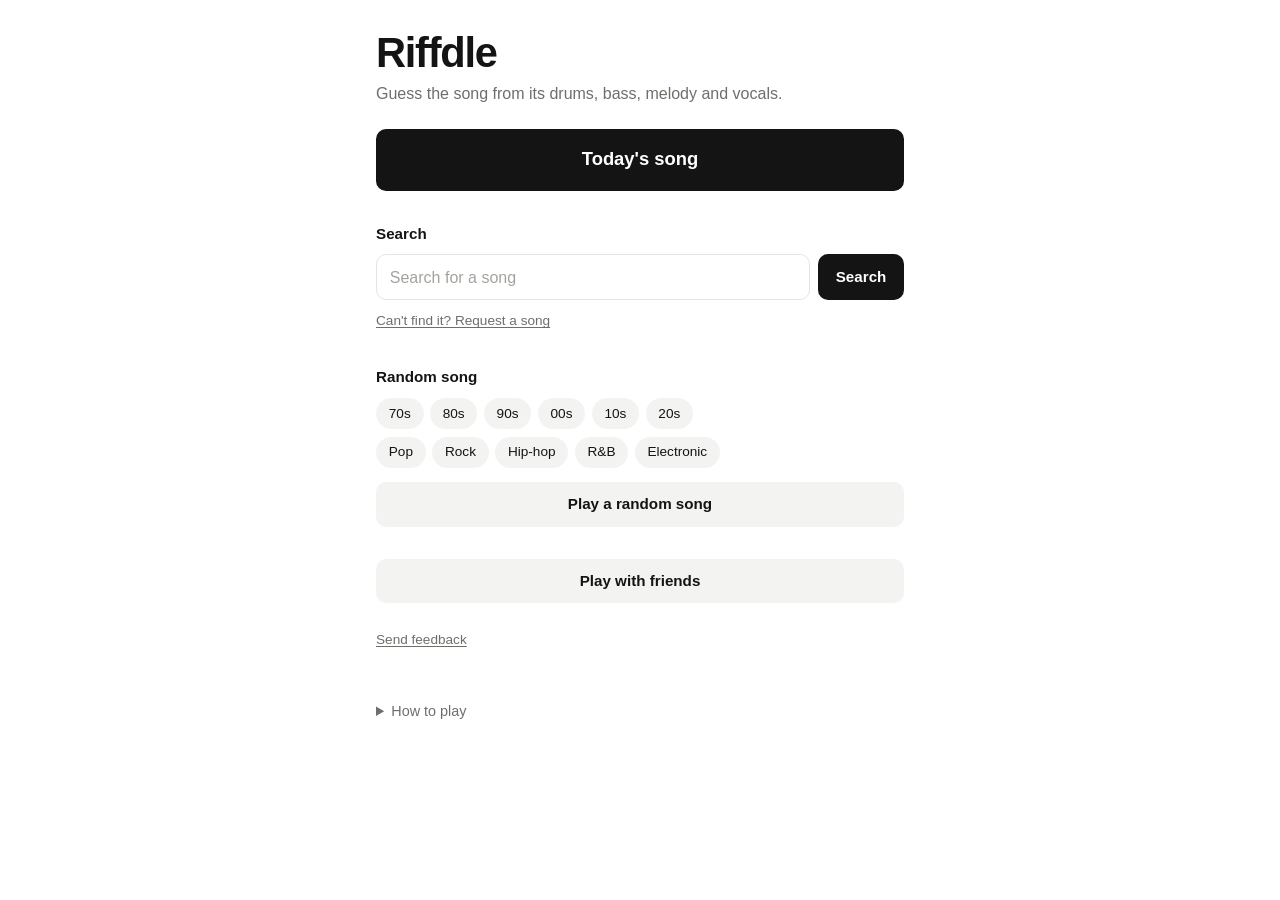
==== frontend/index.html @ f19b6686 "Add a feedback box on the home page Messages are saved to feedback.json in R2 (capped at 500, 1000 c" ====
<!DOCTYPE html>
<html lang="en">
<head>
  <meta charset="UTF-8" />
  <meta name="viewport" content="width=device-width, initial-scale=1.0" />
  <title>Riffdle — Guess the Song from Its Stems</title>
  <meta name="description" content="Riffdle is a daily-style music guessing game: a song is split into drums, bass, melody, and vocals, and you guess it as the stems reveal one at a time. Play solo or in real-time multiplayer with friends." />
  <link rel="canonical" href="https://riffdle.onrender.com/" />
  <meta name="theme-color" content="#ffffff" />

  <!-- Open Graph (link previews on iMessage, Discord, Facebook, etc.) -->
  <meta property="og:type" content="website" />
  <meta property="og:site_name" content="Riffdle" />
  <meta property="og:title" content="Riffdle — Guess the Song from Its Stems" />
  <meta property="og:description" content="A song split into drums, bass, melody, and vocals — guess it as the stems reveal one at a time. Play solo or with friends." />
  <meta property="og:url" content="https://riffdle.onrender.com/" />
  <meta property="og:image" content="https://riffdle.onrender.com/og-image.png?v=2" />
  <meta property="og:image:width" content="1200" />
  <meta property="og:image:height" content="630" />

  <!-- Twitter / X card -->
  <meta name="twitter:card" content="summary_large_image" />
  <meta name="twitter:title" content="Riffdle — Guess the Song from Its Stems" />
  <meta name="twitter:description" content="A song split into drums, bass, melody, and vocals — guess it as the stems reveal one at a time. Play solo or with friends." />
  <meta name="twitter:image" content="https://riffdle.onrender.com/og-image.png?v=2" />

  <link rel="icon" href="/favicon.ico?v=2" sizes="32x32" />
  <link rel="icon" href="/favicon.svg?v=2" type="image/svg+xml" />
  <link rel="icon" type="image/png" sizes="96x96" href="/favicon-96.png?v=2" />
  <link rel="apple-touch-icon" href="/apple-touch-icon.png?v=2" />
    <link rel="stylesheet" href="style.css" />

  <!-- Structured data: helps Google/AI understand the page -->
  <script type="application/ld+json">
  {
    "@context": "https://schema.org",
    "@type": "WebApplication",
    "name": "Riffdle",
    "url": "https://riffdle.onrender.com/",
    "description": "A music guessing game where a song is split into drums, bass, melody, and vocals, revealed one stem at a time. Single-player and real-time multiplayer.",
    "applicationCategory": "GameApplication",
    "operatingSystem": "Any (web browser)",
    "offers": { "@type": "Offer", "price": "0", "priceCurrency": "USD" }
  }
  </script>
</head>
<body>
  <!-- ── Landing ───────────────────────────────────────────────── -->
  <div id="screen-landing" class="screen active">
    <div class="page">
      <header class="masthead">
        <h1 class="logo">Riffdle</h1>
        <p class="intro">Guess the song from its drums, bass, melody and vocals.</p>
      </header>

      <main class="home">
        <section class="daily-wrap">
          <button id="btn-daily" class="btn-daily">
            <span class="btn-daily-title">Today's song</span>
            <span class="btn-daily-sub"></span>
          </button>
          <p id="streak-badge" class="streak hidden"><span id="streak-count">0</span>-day streak</p>
        </section>

        <section class="block">
          <h2>Search</h2>
          <div class="url-form">
            <input id="yt-url" type="text" placeholder="Search for a song" autocomplete="off" />
            <button id="btn-start">Search</button>
          </div>
          <p id="landing-error" class="error-msg hidden"></p>
          <div id="search-results" class="search-results hidden"></div>
          <div class="request-section">
            <button id="btn-request-toggle" class="request-toggle">Can't find it? Request a song</button>
            <div id="request-form" class="request-form hidden">
              <input id="request-input" type="text" placeholder="Song and artist" autocomplete="off" maxlength="120" />
              <button id="btn-request-submit">Request</button>
            </div>
            <p id="request-msg" class="request-msg hidden"></p>
          </div>
        </section>

        <section class="block">
          <h2>Random song</h2>
          <div class="chips" id="chips-decade">
            <button class="chip" data-value="70s">70s</button>
            <button class="chip" data-value="80s">80s</button>
            <button class="chip" data-value="90s">90s</button>
            <button class="chip" data-value="00s">00s</button>
            <button class="chip" data-value="10s">10s</button>
            <button class="chip" data-value="20s">20s</button>
          </div>
          <div class="chips" id="chips-genre">
            <button class="chip" data-value="pop">Pop</button>
            <button class="chip" data-value="rock">Rock</button>
            <button class="chip" data-value="hiphop">Hip-hop</button>
            <button class="chip" data-value="randb">R&amp;B</button>
            <button class="chip" data-value="electronic">Electronic</button>
          </div>
          <button id="btn-random" class="btn-secondary btn-wide">Play a random song</button>
        </section>

        <section class="block">
          <button id="btn-mp" class="btn-secondary btn-wide">Play with friends</button>
        </section>

        <section class="feedback-section">
          <button id="btn-feedback-toggle" class="request-toggle">Send feedback</button>
          <div id="feedback-form" class="feedback-form hidden">
            <textarea id="feedback-input" rows="4" maxlength="1000" placeholder="Ideas, bugs, songs you love — anything"></textarea>
            <button id="btn-feedback-submit">Send</button>
          </div>
          <p id="feedback-msg" class="request-msg hidden"></p>
        </section>
      </main>

      <details class="site-about">
        <summary>How to play</summary>
        <div class="site-about-body">
          <p>Riffdle is a free music guessing game. Each round, a song is split into four
          stems (drums, bass, melody and vocals) and you guess the track as the stems
          come in one at a time. Play solo or start a live game with friends.</p>
          <h3>How do you play Riffdle?</h3>
          <p>Listen to the first stem and type your guess. Each wrong guess or skip adds
          another stem, so the song gets easier to recognize. Name the title, and the
          artist for bonus points.</p>
          <h3>Is Riffdle free?</h3>
          <p>Yes. It runs in your browser with no sign-up.</p>
        </div>
      </details>
    </div>
  </div>

  <!-- ── Multiplayer setup ─────────────────────────────────────── -->
  <div id="screen-mp-setup" class="screen">
    <div class="page">
      <button id="btn-mp-back" class="btn-text">← Back</button>
      <h1 class="page-title">Play with friends</h1>

      <div class="field">
        <label for="mp-name">Your name</label>
        <input id="mp-name" type="text" maxlength="20" autocomplete="off" />
      </div>

      <section class="block">
        <h2>Join a room</h2>
        <div class="url-form">
          <input id="mp-code" type="text" maxlength="4" placeholder="Room code" class="mp-code-input" autocomplete="off" />
          <button id="btn-join-room">Join</button>
        </div>
      </section>

      <section class="block">
        <h2>Create a room</h2>
        <div class="field-row">
          <div class="field">
            <label for="mp-timer-input">Seconds per stem</label>
            <input id="mp-timer-input" type="number" min="3" max="90" value="15" class="mp-len-input" />
          </div>
          <div class="field">
            <label for="mp-rounds-input">Rounds</label>
            <input id="mp-rounds-input" type="number" min="1" max="20" value="3" class="mp-len-input" />
          </div>
        </div>
          <div class="chips" id="mp-chips-decade">
            <button class="chip" data-value="70s">70s</button>
            <button class="chip" data-value="80s">80s</button>
            <button class="chip" data-value="90s">90s</button>
            <button class="chip" data-value="00s">00s</button>
            <button class="chip" data-value="10s">10s</button>
            <button class="chip" data-value="20s">20s</button>
          </div>
          <div class="chips" id="mp-chips-genre">
            <button class="chip" data-value="pop">Pop</button>
            <button class="chip" data-value="rock">Rock</button>
            <button class="chip" data-value="hiphop">Hip-hop</button>
            <button class="chip" data-value="randb">R&amp;B</button>
            <button class="chip" data-value="electronic">Electronic</button>
          </div>
        <button id="btn-create-room" class="btn-wide">Create room</button>
      </section>

      <p id="mp-setup-error" class="error-msg hidden"></p>
    </div>
  </div>

  <!-- ── Multiplayer lobby ─────────────────────────────────────── -->
  <div id="screen-mp-lobby" class="screen">
    <div class="page">
      <button id="btn-leave-lobby" class="btn-text">← Leave room</button>
      <div class="lobby-code-row">
        <div class="lobby-code">
          <span class="lobby-code-label">Room code</span>
          <span id="lobby-code" class="lobby-code-value">····</span>
        </div>
        <button id="btn-copy-link" class="btn-secondary">Copy invite link</button>
      </div>

      <section class="block">
        <h2>Players</h2>
        <ul id="lobby-player-list" class="lobby-players"></ul>
      </section>

      <section class="block lobby-settings" id="lobby-settings">
        <h2>Settings</h2>
        <div class="field-row">
          <div class="field">
            <label for="lobby-timer-input">Seconds per stem</label>
            <input id="lobby-timer-input" type="number" min="3" max="90" value="15" class="mp-len-input" />
          </div>
          <div class="field">
            <label for="lobby-rounds-input">Rounds</label>
            <input id="lobby-rounds-input" type="number" min="1" max="20" value="3" class="mp-len-input" />
          </div>
        </div>
          <div class="chips" id="lobby-chips-decade">
            <button class="chip" data-value="70s">70s</button>
            <button class="chip" data-value="80s">80s</button>
            <button class="chip" data-value="90s">90s</button>
            <button class="chip" data-value="00s">00s</button>
            <button class="chip" data-value="10s">10s</button>
            <button class="chip" data-value="20s">20s</button>
          </div>
          <div class="chips" id="lobby-chips-genre">
            <button class="chip" data-value="pop">Pop</button>
            <button class="chip" data-value="rock">Rock</button>
            <button class="chip" data-value="hiphop">Hip-hop</button>
            <button class="chip" data-value="randb">R&amp;B</button>
            <button class="chip" data-value="electronic">Electronic</button>
          </div>
      </section>

      <section class="block lobby-settings-readonly hidden" id="lobby-settings-readonly">
        <h2>Settings</h2>
        <ul class="lobby-summary">
          <li>Seconds per stem <strong id="ro-timer">–</strong></li>
          <li>Rounds <strong id="ro-rounds">–</strong></li>
          <li>Decades <strong id="ro-decades">–</strong></li>
          <li>Genres <strong id="ro-genres">–</strong></li>
        </ul>
      </section>

      <p id="lobby-error" class="error-msg hidden"></p>
      <button id="btn-start-game" class="btn-wide hidden">Start game</button>
      <p id="lobby-wait-msg" class="lobby-wait hidden">Waiting for the host to start…</p>
    </div>
  </div>

  <!-- ── Multiplayer result ────────────────────────────────────── -->
  <div id="screen-mp-result" class="screen">
    <div class="page">
      <h2 id="mp-result-heading" class="result-label">Round over</h2>
      <p id="mp-result-round" class="mp-result-round"></p>
      <p class="answer-title" id="mp-result-title"></p>
      <p class="answer-artist" id="mp-result-artist"></p>
      <div class="leaderboard">
        <h2 id="mp-lb-label">Standings</h2>
        <ol id="mp-leaderboard"></ol>
      </div>
      <p id="mp-intermission" class="lobby-wait hidden">Next round in <strong>–</strong></p>
      <button id="btn-mp-play-again" class="btn-wide hidden">Play again</button>
      <p id="mp-result-wait" class="lobby-wait hidden">Waiting for the host…</p>
      <button id="btn-mp-leave-result" class="btn-text">← Leave room</button>
    </div>
  </div>

  <!-- ── Loading ───────────────────────────────────────────────── -->
  <div id="screen-loading" class="screen">
    <div class="loading-box">
      <div class="spinner"></div>
      <p id="loading-label">Loading…</p>
    </div>
  </div>

  <!-- ── Game ─────────────────────────────────────────────────── -->
  <div id="screen-game" class="screen">
    <header class="game-header">
      <span class="logo-sm" id="logo-home" title="Back to menu">Riffdle</span>
      <span id="score-display">Score: 0</span>
    </header>
    <p id="challenge-note" class="challenge-note hidden"></p>

    <!-- Multiplayer-only HUD (hidden unless body.mp) -->
    <div id="mp-hud" class="mp-hud">
      <button id="btn-mp-abort" class="btn-text btn-mp-abort hidden">End game</button>
      <div id="mp-round-badge" class="mp-round-badge"></div>
      <div id="mp-timer" class="mp-timer">Next stem in <strong>–</strong></div>
      <div id="mp-skip-status" class="mp-skip-status hidden"></div>
      <div class="mp-hud-cols">
        <div class="mp-scoreboard">
          <h2>Scores</h2>
          <ol id="mp-scores"></ol>
        </div>
        <div class="mp-feed-wrap">
          <h2>Activity</h2>
          <div id="mp-feed" class="mp-feed"></div>
        </div>
      </div>
    </div>

    <!-- Stems -->
    <div class="stems-panel">
      <div class="stem-card" id="stem-drums">
        <div class="stem-icon">
          <svg viewBox="0 0 24 24" fill="none" stroke="currentColor" stroke-width="1.7" stroke-linecap="round" stroke-linejoin="round"><ellipse cx="12" cy="9" rx="9" ry="3.2"/><path d="M3 9v5c0 1.8 4 3.2 9 3.2s9-1.4 9-3.2V9"/><path d="M6 16l-2 5M18 16l2 5"/></svg>
        </div>
        <div class="stem-label">Drums</div>
        <div class="stem-lane">
          <div class="stem-eq" aria-hidden="true"><span></span><span></span><span></span><span></span><span></span><span></span><span></span><span></span><span></span><span></span><span></span><span></span><span></span><span></span><span></span><span></span></div>
        </div>
        <div class="stem-state" aria-hidden="true">
          <svg class="stem-lock" viewBox="0 0 24 24" fill="none" stroke="currentColor" stroke-width="1.8" stroke-linecap="round" stroke-linejoin="round"><rect x="5" y="11" width="14" height="9" rx="2"/><path d="M8 11V8a4 4 0 0 1 8 0v3"/></svg>
          <svg class="stem-live" viewBox="0 0 24 24" fill="none" stroke="currentColor" stroke-width="2.4" stroke-linecap="round" stroke-linejoin="round"><path d="M20 6 9 17l-5-5"/></svg>
        </div>
      </div>
      <div class="stem-card" id="stem-bass">
        <div class="stem-icon">
          <svg viewBox="0 0 24 24" fill="none" stroke="currentColor" stroke-width="1.7" stroke-linecap="round" stroke-linejoin="round"><circle cx="8" cy="16" r="4.2"/><path d="M11 13 18.5 5.5"/><path d="M16.5 3.5l4 4-2.2 2.2-4-4z"/><path d="M8 16l2-2"/></svg>
        </div>
        <div class="stem-label">Bass</div>
        <div class="stem-lane">
          <div class="stem-eq" aria-hidden="true"><span></span><span></span><span></span><span></span><span></span><span></span><span></span><span></span><span></span><span></span><span></span><span></span><span></span><span></span><span></span><span></span></div>
        </div>
        <div class="stem-state" aria-hidden="true">
          <svg class="stem-lock" viewBox="0 0 24 24" fill="none" stroke="currentColor" stroke-width="1.8" stroke-linecap="round" stroke-linejoin="round"><rect x="5" y="11" width="14" height="9" rx="2"/><path d="M8 11V8a4 4 0 0 1 8 0v3"/></svg>
          <svg class="stem-live" viewBox="0 0 24 24" fill="none" stroke="currentColor" stroke-width="2.4" stroke-linecap="round" stroke-linejoin="round"><path d="M20 6 9 17l-5-5"/></svg>
        </div>
      </div>
      <div class="stem-card" id="stem-melody">
        <div class="stem-icon">
          <svg viewBox="0 0 24 24" fill="none" stroke="currentColor" stroke-width="1.7" stroke-linecap="round" stroke-linejoin="round"><rect x="3" y="5" width="18" height="14" rx="2"/><path d="M3 14h18M7.5 5v9M12 5v9M16.5 5v9"/></svg>
        </div>
        <div class="stem-label">Melody</div>
        <div class="stem-lane">
          <div class="stem-eq" aria-hidden="true"><span></span><span></span><span></span><span></span><span></span><span></span><span></span><span></span><span></span><span></span><span></span><span></span><span></span><span></span><span></span><span></span></div>
        </div>
        <div class="stem-state" aria-hidden="true">
          <svg class="stem-lock" viewBox="0 0 24 24" fill="none" stroke="currentColor" stroke-width="1.8" stroke-linecap="round" stroke-linejoin="round"><rect x="5" y="11" width="14" height="9" rx="2"/><path d="M8 11V8a4 4 0 0 1 8 0v3"/></svg>
          <svg class="stem-live" viewBox="0 0 24 24" fill="none" stroke="currentColor" stroke-width="2.4" stroke-linecap="round" stroke-linejoin="round"><path d="M20 6 9 17l-5-5"/></svg>
        </div>
      </div>
      <div class="stem-card" id="stem-vocals">
        <div class="stem-icon">
          <svg viewBox="0 0 24 24" fill="none" stroke="currentColor" stroke-width="1.7" stroke-linecap="round" stroke-linejoin="round"><rect x="9" y="3" width="6" height="11" rx="3"/><path d="M5 11a7 7 0 0 0 14 0M12 18v3M8.5 21h7"/></svg>
        </div>
        <div class="stem-label">Vocals</div>
        <div class="stem-lane">
          <div class="stem-eq" aria-hidden="true"><span></span><span></span><span></span><span></span><span></span><span></span><span></span><span></span><span></span><span></span><span></span><span></span><span></span><span></span><span></span><span></span></div>
        </div>
        <div class="stem-state" aria-hidden="true">
          <svg class="stem-lock" viewBox="0 0 24 24" fill="none" stroke="currentColor" stroke-width="1.8" stroke-linecap="round" stroke-linejoin="round"><rect x="5" y="11" width="14" height="9" rx="2"/><path d="M8 11V8a4 4 0 0 1 8 0v3"/></svg>
          <svg class="stem-live" viewBox="0 0 24 24" fill="none" stroke="currentColor" stroke-width="2.4" stroke-linecap="round" stroke-linejoin="round"><path d="M20 6 9 17l-5-5"/></svg>
        </div>
      </div>
    </div>

    <!-- Master player -->
    <div class="master-player">
      <button id="btn-play-all" class="btn-play-all" disabled aria-label="Play / pause">
        <svg class="ico-play" viewBox="0 0 24 24" fill="currentColor"><path d="M8 5.14v13.72L19 12z"/></svg>
        <svg class="ico-pause" viewBox="0 0 24 24" fill="currentColor"><path d="M7 5h3.2v14H7zM13.8 5H17v14h-3.2z"/></svg>
      </button>
      <div class="master-seek-wrap">
        <input id="seek-bar" type="range" min="0" max="100" value="0" step="0.1" />
        <div class="time-row">
          <span id="time-current">0:00</span>
          <span id="time-total">0:00</span>
        </div>
      </div>
    </div>

    <!-- Reveal row -->
    <div class="reveal-row">
      <button id="btn-next-stem" class="btn-secondary">Reveal next stem</button>
      <button id="btn-mp-skip" class="btn-secondary">Skip stem</button>
      <button id="btn-hint" class="btn-text btn-hint">Hint</button>
    </div>

    <!-- Guess area -->
    <div class="guess-area">
      <div id="hint-list" class="hint-list"></div>
      <div class="guess-form">
        <input id="guess-input" type="text" placeholder="Song or artist" autocomplete="off" />
        <button id="btn-guess">Guess</button>
        <button id="btn-skip" class="btn-skip">Skip</button>
      </div>
      <p id="artist-bonus" class="artist-bonus hidden">
        <svg viewBox="0 0 24 24" fill="none" stroke="currentColor" stroke-width="2" stroke-linecap="round" stroke-linejoin="round"><path d="M20 6 9 17l-5-5"/></svg>
        Got the title. Name the artist for bonus points.
      </p>
      <div id="guess-log"></div>
    </div>
  </div>

  <!-- ── Result ────────────────────────────────────────────────── -->
  <div id="screen-result" class="screen">
    <div class="page">
      <h2 id="result-heading" class="result-label"></h2>
      <p class="answer-title" id="result-title"></p>
      <p class="answer-artist" id="result-artist"></p>
      <p class="final-score"><strong id="result-score"></strong> points</p>
      <div id="result-grid" class="daily-grid hidden"></div>
      <p id="result-stats" class="result-stats hidden"></p>
      <div id="result-hints" class="result-hints hidden"></div>
      <div id="result-actions" class="result-actions">
        <button id="btn-play-again" class="btn-wide">Play again</button>
        <button id="btn-share-result" class="btn-secondary btn-wide">Challenge a friend</button>
      </div>

      <!-- Daily result (replaces the actions above in daily mode) -->
      <div id="daily-result" class="daily-result hidden">
        <div id="daily-grid" class="daily-grid"></div>
        <p id="daily-stats" class="result-stats hidden"></p>
        <p id="daily-streak" class="daily-streak hidden"><span id="streak-current-big">0</span>-day streak · best <span id="streak-best">0</span></p>
        <button id="btn-share-daily" class="btn-wide">Share result</button>
        <p id="daily-countdown" class="daily-countdown"></p>
        <button id="btn-daily-home" class="btn-text">← Back</button>
      </div>
    </div>
  </div>

  <!-- Toast (hint feedback) -->
  <div id="toast" class="toast hidden"></div>

  <!-- Hint confirmation popup -->
  <div id="hint-confirm" class="modal-overlay hidden">
    <div class="modal-card">
      <p id="hint-confirm-text">Use hint?</p>
      <div class="modal-actions">
        <button id="hint-confirm-cancel" class="btn-secondary">Cancel</button>
        <button id="hint-confirm-ok">Use hint</button>
      </div>
    </div>
  </div>

  <script src="https://cdn.socket.io/4.7.5/socket.io.min.js"></script>
  <script src="app.js"></script>
  <script src="mp.js"></script>
</body>
</html>
---- frontend/style.css ----
/* Riffdle */

:root {
  --bg:      #ffffff;
  --surface: #f3f3f1;
  --line:    #e4e4e0;
  --text:    #141414;
  --muted:   #6e6e6a;
  --faint:   #a3a39e;

  --drums:  #e2482a;
  --bass:   #2f62d0;
  --melody: #d39a0b;
  --vocals: #2e8b57;
  --bad:    #d23b25;
  --good:   #2e8b57;

  --radius: 10px;
  --font: -apple-system, BlinkMacSystemFont, "Segoe UI", Roboto, Helvetica, Arial, sans-serif;
}

@media (prefers-color-scheme: dark) {
  :root {
    --bg:      #121212;
    --surface: #1e1e1e;
    --line:    #2c2c2c;
    --text:    #f2f2f0;
    --muted:   #9c9c97;
    --faint:   #66665f;
  }
}

* { margin: 0; padding: 0; box-sizing: border-box; }
html { height: 100%; }
body {
  min-height: 100%;
  background: var(--bg);
  color: var(--text);
  font-family: var(--font);
  font-size: 16px;
  line-height: 1.45;
  -webkit-font-smoothing: antialiased;
}
:focus-visible { outline: 2px solid var(--bass); outline-offset: 2px; }

.hidden { display: none !important; }
.screen { display: none; }
.screen.active { display: block; }

.page, #screen-game {
  max-width: 560px;
  margin: 0 auto;
  padding: 2rem 1rem 3rem;
}

h2 {
  font-size: 0.95rem;
  font-weight: 600;
  margin-bottom: 0.6rem;
}

/* ── Controls ─────────────────────────────────────────────────── */
button {
  font: inherit;
  font-size: 0.95rem;
  font-weight: 600;
  color: var(--bg);
  background: var(--text);
  border: none;
  border-radius: var(--radius);
  padding: 0.7rem 1.1rem;
  cursor: pointer;
  transition: opacity 0.15s ease, background 0.15s ease;
}
button:hover:not(:disabled) { opacity: 0.85; }
button:disabled { opacity: 0.35; cursor: default; }

.btn-secondary { background: var(--surface); color: var(--text); }
.btn-secondary:hover:not(:disabled) { opacity: 1; background: var(--line); }

.btn-text {
  background: none;
  color: var(--muted);
  padding: 0.3rem 0;
  font-weight: 500;
}
.btn-text:hover:not(:disabled) { opacity: 1; color: var(--text); }

.btn-wide { width: 100%; }
.btn-icon { display: inline-flex; align-items: center; justify-content: center; gap: 0.45rem; }
.btn-ico { width: 16px; height: 16px; flex-shrink: 0; }

input[type="text"],
input[type="number"] {
  font: inherit;
  color: var(--text);
  background: var(--bg);
  border: 1px solid var(--line);
  border-radius: var(--radius);
  padding: 0.65rem 0.8rem;
  width: 100%;
  min-width: 0;
}
input::placeholder { color: var(--faint); }
input:focus { outline: none; border-color: var(--text); }

.error-msg { color: var(--bad); font-size: 0.9rem; margin-top: 0.6rem; }

.chips { display: flex; flex-wrap: wrap; gap: 0.4rem; margin-bottom: 0.5rem; }
.chip {
  background: var(--surface);
  color: var(--text);
  font-size: 0.85rem;
  font-weight: 500;
  padding: 0.35rem 0.8rem;
  border-radius: 999px;
}
.chip:hover:not(:disabled):not(.active) { opacity: 1; background: var(--line); }
.chip.active { background: var(--text); color: var(--bg); }

.field { margin-bottom: 1rem; }
.field label { display: block; font-size: 0.85rem; color: var(--muted); margin-bottom: 0.3rem; }
.field-row { display: flex; gap: 1rem; }
.field-row .field { flex: 1; }

.block { margin-top: 2rem; }

/* ── Landing ──────────────────────────────────────────────────── */
.masthead { margin-bottom: 1.5rem; }
.logo {
  font-size: 2.6rem;
  font-weight: 800;
  letter-spacing: -0.03em;
  line-height: 1;
}
.intro { color: var(--muted); margin-top: 0.5rem; }

.btn-daily {
  width: 100%;
  display: flex;
  flex-direction: column;
  align-items: center;
  gap: 0.1rem;
  padding: 1.1rem;
  font-size: 1.15rem;
}
.btn-daily-sub { font-size: 0.85rem; font-weight: 400; opacity: 0.7; }
.btn-daily-sub:empty { display: none; }
.btn-daily.played { background: var(--surface); color: var(--text); }

.streak { text-align: center; font-size: 0.9rem; color: var(--muted); margin-top: 0.6rem; }
.streak #streak-count { color: var(--drums); font-weight: 700; }

.url-form { display: flex; gap: 0.5rem; }
.url-form input { flex: 1; }
.url-form button { flex-shrink: 0; }

.search-results {
  margin-top: 0.5rem;
  border: 1px solid var(--line);
  border-radius: var(--radius);
  overflow: hidden;
}
.search-card {
  display: flex;
  align-items: center;
  gap: 0.75rem;
  padding: 0.55rem 0.7rem;
  cursor: pointer;
  border-bottom: 1px solid var(--line);
}
.search-card:last-child { border-bottom: none; }
.search-card:hover { background: var(--surface); }
.search-thumb { width: 64px; height: 36px; object-fit: cover; border-radius: 4px; flex-shrink: 0; }
.search-meta { display: flex; flex-direction: column; min-width: 0; }
.search-title, .search-artist { overflow: hidden; text-overflow: ellipsis; white-space: nowrap; }
.search-title { font-weight: 600; font-size: 0.95rem; }
.search-artist { color: var(--muted); font-size: 0.85rem; }
.no-results { padding: 0.8rem; color: var(--muted); font-size: 0.9rem; }

.request-section { margin-top: 0.5rem; }
.request-toggle { background: none; color: var(--muted); padding: 0.2rem 0; font-weight: 400; font-size: 0.85rem; text-decoration: underline; text-underline-offset: 2px; }
.request-toggle:hover:not(:disabled) { opacity: 1; color: var(--text); }
.request-form { display: flex; gap: 0.5rem; margin-top: 0.5rem; }
.request-form input { flex: 1; }
.request-msg { font-size: 0.9rem; color: var(--good); margin-top: 0.5rem; }
.request-msg.error { color: var(--bad); }

.feedback-section { margin-top: 1.5rem; }
.feedback-form { display: flex; flex-direction: column; align-items: flex-start; gap: 0.5rem; margin-top: 0.5rem; }
.feedback-form textarea {
  font: inherit;
  color: var(--text);
  background: var(--bg);
  border: 1px solid var(--line);
  border-radius: var(--radius);
  padding: 0.65rem 0.8rem;
  width: 100%;
  resize: vertical;
}
.feedback-form textarea::placeholder { color: var(--faint); }
.feedback-form textarea:focus { outline: none; border-color: var(--text); }

#btn-random { margin-top: 0.4rem; }

.site-about { margin-top: 3rem; font-size: 0.9rem; color: var(--muted); }
.site-about summary { cursor: pointer; }
.site-about-body { margin-top: 0.8rem; }
.site-about-body h3 { font-size: 0.9rem; color: var(--text); margin: 1rem 0 0.2rem; }

/* ── Page titles (multiplayer, lobby) ─────────────────────────── */
.page > .btn-text:first-child { margin-bottom: 1rem; }
.page-title { font-size: 1.7rem; font-weight: 800; letter-spacing: -0.02em; margin-bottom: 1.5rem; }
.mp-code-input { text-transform: uppercase; letter-spacing: 0.15em; font-weight: 600; }
.mp-len-input { max-width: 7rem; }
#btn-create-room { margin-top: 0.6rem; }

.lobby-code-row { display: flex; align-items: flex-end; justify-content: space-between; gap: 1rem; flex-wrap: wrap; }
.lobby-code-label { display: block; font-size: 0.85rem; color: var(--muted); }
.lobby-code-value { font-size: 3rem; font-weight: 800; letter-spacing: 0.08em; line-height: 1.1; }
.lobby-players { list-style: none; }
.lobby-players li { padding: 0.45rem 0; border-bottom: 1px solid var(--line); }
.lobby-players li:last-child { border-bottom: none; }
.lobby-players:empty::before { content: "Waiting for players…"; color: var(--muted); }
.lobby-summary { list-style: none; }
.lobby-summary li { display: flex; justify-content: space-between; padding: 0.35rem 0; color: var(--muted); }
.lobby-summary strong { color: var(--text); }
.lobby-wait { color: var(--muted); text-align: center; margin-top: 1.5rem; }
#btn-start-game { margin-top: 2rem; }
.crown-ico { width: 13px; height: 13px; vertical-align: -1px; margin-right: 0.25rem; color: var(--melody); }

/* ── Loading ──────────────────────────────────────────────────── */
.loading-box { text-align: center; padding: 30vh 1rem 0; color: var(--muted); }
.spinner {
  width: 28px; height: 28px; margin: 0 auto 1rem;
  border: 3px solid var(--line);
  border-top-color: var(--text);
  border-radius: 50%;
  animation: spin 0.8s linear infinite;
}
@keyframes spin { to { transform: rotate(360deg); } }

/* ── Game ─────────────────────────────────────────────────────── */
#screen-game { padding-top: 1rem; }
.game-header {
  display: flex;
  align-items: center;
  justify-content: space-between;
  margin-bottom: 1.2rem;
}
.logo-sm { font-weight: 800; font-size: 1.2rem; letter-spacing: -0.02em; cursor: pointer; }
#score-display { font-weight: 600; font-variant-numeric: tabular-nums; }
.challenge-note { font-size: 0.9rem; color: var(--muted); margin-bottom: 1rem; }

.stems-panel { margin-bottom: 1rem; }
.stem-card {
  --stem: var(--faint);
  display: flex;
  align-items: center;
  gap: 0.75rem;
  height: 52px;
  padding: 0 0.85rem;
  margin-bottom: 0.4rem;
  border-radius: var(--radius);
  background: var(--surface);
  color: var(--faint);
  transition: color 0.3s ease;
}
#stem-drums  { --c: var(--drums); }
#stem-bass   { --c: var(--bass); }
#stem-melody { --c: var(--melody); }
#stem-vocals { --c: var(--vocals); }
.stem-card.unlocked { --stem: var(--c); color: var(--text); }
.stem-icon { width: 22px; height: 22px; flex-shrink: 0; }
.stem-icon svg { width: 100%; height: 100%; }
.stem-card.unlocked .stem-icon { color: var(--stem); }
.stem-label { width: 4.5rem; font-weight: 600; font-size: 0.95rem; }

.stem-lane { position: relative; flex: 1; min-width: 0; height: 22px; }
.stem-eq {
  position: absolute; inset: 0;
  display: flex; align-items: center; justify-content: space-between; gap: 2px;
  opacity: 0;
  transition: opacity 0.3s ease;
}
.stem-card.unlocked .stem-eq { opacity: 1; }
.stem-eq span {
  flex: 1 1 0;
  max-width: 3px;
  height: 100%;
  border-radius: 2px;
  background: var(--stem);
  transform: scaleY(0.15);
}
body:has(#btn-play-all.playing) .stem-card.unlocked .stem-eq span { animation: eq 0.8s ease-in-out infinite; }
body:has(#btn-play-all.playing) .stem-card.unlocked .stem-eq span:nth-child(4n+1) { animation-duration: 0.82s; }
body:has(#btn-play-all.playing) .stem-card.unlocked .stem-eq span:nth-child(4n+2) { animation-duration: 0.66s; animation-delay: 0.12s; }
body:has(#btn-play-all.playing) .stem-card.unlocked .stem-eq span:nth-child(4n+3) { animation-duration: 0.94s; animation-delay: 0.22s; }
body:has(#btn-play-all.playing) .stem-card.unlocked .stem-eq span:nth-child(4n+4) { animation-duration: 0.74s; animation-delay: 0.05s; }
@keyframes eq { 0%, 100% { transform: scaleY(0.15); } 50% { transform: scaleY(1); } }

.stem-state { position: relative; width: 18px; height: 18px; flex-shrink: 0; }
.stem-state svg { position: absolute; inset: 0; width: 100%; height: 100%; }
.stem-live { display: none; color: var(--stem); }
.stem-card.unlocked .stem-lock { display: none; }
.stem-card.unlocked .stem-live { display: block; }

.master-player { display: flex; align-items: center; gap: 0.9rem; margin-bottom: 1rem; }
.btn-play-all {
  width: 48px; height: 48px;
  border-radius: 50%;
  padding: 0;
  display: flex; align-items: center; justify-content: center;
  flex-shrink: 0;
}
.btn-play-all svg { width: 20px; height: 20px; }
.btn-play-all .ico-pause { display: none; }
.btn-play-all.playing .ico-play { display: none; }
.btn-play-all.playing .ico-pause { display: block; }
.master-seek-wrap { flex: 1; min-width: 0; }

#seek-bar {
  --seek: 0%;
  -webkit-appearance: none;
  appearance: none;
  width: 100%;
  height: 20px;
  background: transparent;
  cursor: pointer;
}
#seek-bar::-webkit-slider-runnable-track {
  height: 4px;
  border-radius: 2px;
  background: linear-gradient(to right, var(--text) var(--seek), var(--line) var(--seek));
}
#seek-bar::-webkit-slider-thumb {
  -webkit-appearance: none;
  width: 14px; height: 14px;
  margin-top: -5px;
  border-radius: 50%;
  background: var(--text);
}
#seek-bar::-moz-range-track { height: 4px; border-radius: 2px; background: var(--line); }
#seek-bar::-moz-range-progress { height: 4px; border-radius: 2px; background: var(--text); }
#seek-bar::-moz-range-thumb { width: 14px; height: 14px; border: none; border-radius: 50%; background: var(--text); }
#seek-bar:disabled { opacity: 0.4; cursor: default; }
.time-row { display: flex; justify-content: space-between; font-size: 0.8rem; color: var(--muted); font-variant-numeric: tabular-nums; }

.reveal-row { display: flex; align-items: center; gap: 0.75rem; margin-bottom: 1rem; }
.btn-hint { margin-left: auto; }
#btn-mp-skip { display: none; }
body.mp #btn-mp-skip { display: inline-block; }
#btn-mp-skip.voted { background: var(--text); color: var(--bg); }

.guess-form { display: flex; gap: 0.5rem; }
#guess-input { flex: 1; }
.btn-skip { background: var(--surface); color: var(--text); }
.btn-skip:hover:not(:disabled) { opacity: 1; background: var(--line); }

.hint-list:not(:empty) { margin-bottom: 0.75rem; }
.hint-box {
  display: flex; align-items: center; gap: 0.5rem;
  font-size: 0.9rem;
  padding: 0.5rem 0.75rem;
  margin-bottom: 0.35rem;
  border-radius: var(--radius);
  background: var(--surface);
}
.hint-ico { width: 15px; height: 15px; flex-shrink: 0; color: var(--muted); }
.hint-text { flex: 1; }
.hint-cost { color: var(--muted); }
.hint-free { color: var(--muted); }

.artist-bonus { display: flex; align-items: center; gap: 0.4rem; margin-top: 0.75rem; font-size: 0.9rem; color: var(--good); }
.artist-bonus svg { width: 15px; height: 15px; }

#guess-log { margin-top: 1rem; }
.guess-entry {
  display: flex; align-items: center; gap: 0.6rem;
  padding: 0.45rem 0;
  border-bottom: 1px solid var(--line);
  font-size: 0.95rem;
}
.guess-badge { width: 1.2em; text-align: center; font-weight: 700; }
.guess-entry.correct .guess-badge { color: var(--good); }
.guess-entry.artist  .guess-badge { color: var(--melody); }
.guess-entry.wrong   .guess-badge { color: var(--bad); }
.guess-text { flex: 1; min-width: 0; overflow: hidden; text-overflow: ellipsis; white-space: nowrap; }
.guess-entry.wrong .guess-text { color: var(--muted); }
.guess-hint { font-size: 0.8rem; color: var(--muted); }
.guess-pts { font-weight: 600; color: var(--good); }

/* ── Multiplayer HUD ──────────────────────────────────────────── */
.mp-hud { display: none; }
body.mp .mp-hud { display: block; margin-bottom: 1rem; }
body.mp #challenge-note,
body.mp #btn-hint,
body.mp #hint-list { display: none; }
body.mp #btn-next-stem, body.mp #btn-skip { display: none !important; }

.btn-mp-abort { float: right; }
.mp-round-badge { font-size: 0.9rem; color: var(--muted); }
.mp-timer { font-size: 1.1rem; margin: 0.2rem 0 0.6rem; }
.mp-timer.last-call { color: var(--bad); font-weight: 700; }
.mp-skip-status { font-size: 0.85rem; color: var(--muted); margin-bottom: 0.6rem; }
.mp-hud-cols { display: flex; gap: 1.5rem; }
.mp-scoreboard, .mp-feed-wrap { flex: 1; min-width: 0; }
.mp-scoreboard ol { list-style: none; }
.mp-scoreboard li { display: flex; justify-content: space-between; gap: 0.5rem; padding: 0.2rem 0; font-size: 0.9rem; }
.mp-score-name { overflow: hidden; text-overflow: ellipsis; white-space: nowrap; }
.mp-score-pts { font-weight: 600; font-variant-numeric: tabular-nums; }
.mp-hud .streak-badge, .leaderboard .streak-badge, .feed-streak { color: var(--drums); font-weight: 600; font-size: 0.85em; }
.mp-feed { max-height: 7.5rem; overflow-y: auto; font-size: 0.85rem; color: var(--muted); }
.mp-feed-wrap:has(.mp-feed:empty) { display: none; }
.mp-feed > div { padding: 0.15rem 0; }
.feed-you { color: var(--text); font-weight: 600; }

/* ── Results ──────────────────────────────────────────────────── */
.result-label { font-size: 0.9rem; font-weight: 500; color: var(--muted); margin-bottom: 0.3rem; }
.result-label:empty { display: none; }
.answer-title { font-size: 2rem; font-weight: 800; letter-spacing: -0.02em; line-height: 1.15; margin-top: 1rem; }
.answer-artist { font-size: 1.1rem; color: var(--muted); margin-top: 0.15rem; }
.final-score { margin-top: 1.5rem; font-size: 1.05rem; color: var(--muted); }
.final-score strong { color: var(--text); font-size: 1.4rem; }

.daily-grid { font-size: 1.6rem; letter-spacing: 0.1em; margin-top: 1rem; }
.daily-grid-sub { font-size: 0.9rem; letter-spacing: 0; color: var(--muted); margin-top: 0.2rem; }
.result-stats { font-size: 0.9rem; color: var(--muted); margin-top: 0.75rem; }
.result-hints { font-size: 0.9rem; color: var(--muted); margin-top: 0.75rem; }
.rh-head { color: var(--text); }

.result-actions, .daily-result { margin-top: 2rem; display: flex; flex-direction: column; gap: 0.5rem; }
.daily-result { margin-top: 1rem; }
.daily-result .daily-grid { margin-top: 0; }
.daily-streak { font-size: 0.95rem; color: var(--muted); }
.daily-streak #streak-current-big { color: var(--drums); font-weight: 700; }
.daily-countdown { text-align: center; font-size: 0.9rem; color: var(--muted); margin-top: 0.5rem; }
#btn-daily-home { align-self: center; }

.leaderboard { margin-top: 2rem; }
.leaderboard ol { list-style: none; }
.leaderboard li {
  display: flex; align-items: center; gap: 0.75rem;
  padding: 0.55rem 0;
  border-bottom: 1px solid var(--line);
}
.lb-rank { min-width: 1.6em; color: var(--muted); }
.lb-name { flex: 1; min-width: 0; overflow: hidden; text-overflow: ellipsis; white-space: nowrap; }
.lb-score { font-weight: 600; font-variant-numeric: tabular-nums; }
#mp-result-round { color: var(--muted); font-size: 0.9rem; }
#btn-mp-play-again { margin-top: 1.5rem; }
#btn-mp-leave-result { display: block; margin: 1rem auto 0; }

/* ── Toast + modal ────────────────────────────────────────────── */
.toast {
  position: fixed;
  bottom: 1.5rem;
  left: 50%;
  transform: translateX(-50%) translateY(8px);
  background: var(--text);
  color: var(--bg);
  font-size: 0.9rem;
  padding: 0.6rem 1rem;
  border-radius: var(--radius);
  opacity: 0;
  pointer-events: none;
  transition: opacity 0.2s ease, transform 0.2s ease;
  z-index: 200;
  max-width: min(90vw, 420px);
  text-align: center;
}
.toast.show { opacity: 1; transform: translateX(-50%) translateY(0); }

.modal-overlay {
  position: fixed; inset: 0;
  background: rgba(0, 0, 0, 0.45);
  display: flex; align-items: center; justify-content: center;
  z-index: 300;
  padding: 1rem;
}
.modal-card {
  background: var(--bg);
  border-radius: 14px;
  padding: 1.25rem;
  max-width: 340px;
  width: 100%;
}
#hint-confirm-text { margin-bottom: 1rem; }
.modal-actions { display: flex; justify-content: flex-end; gap: 0.5rem; }

/* ── Small screens ────────────────────────────────────────────── */
@media (max-width: 480px) {
  .logo { font-size: 2.2rem; }
  .stem-label { width: 4rem; }
  .mp-hud-cols { flex-direction: column; gap: 0.75rem; }
  .lobby-code-value { font-size: 2.4rem; }
}

@media (prefers-reduced-motion: reduce) {
  *, *::before, *::after {
    animation-duration: 0.01ms !important;
    animation-iteration-count: 1 !important;
    transition-duration: 0.01ms !important;
  }
}
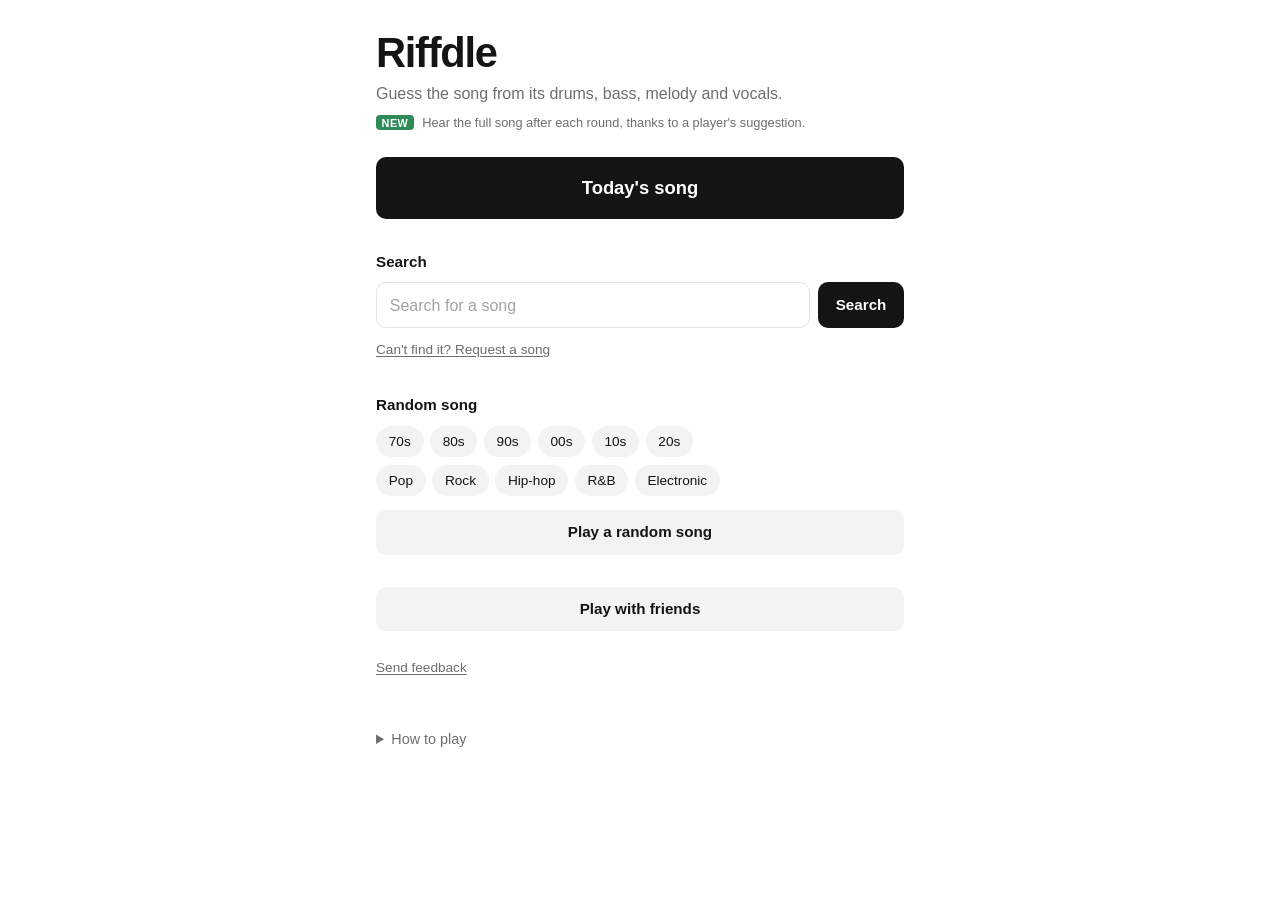
==== commit c1a60a37: "Hear the full song on the result screen; optional contact on request/feedback - Result screen: "Play" ====
--- a/frontend/index.html
+++ b/frontend/index.html
@@ -51,6 +51,7 @@
       <header class="masthead">
         <h1 class="logo">Riffdle</h1>
         <p class="intro">Guess the song from its drums, bass, melody and vocals.</p>
+        <p id="whats-new" class="whats-new hidden"><span class="new-tag">New</span> Hear the full song after each round, thanks to a player's suggestion.</p>
       </header>
 
       <main class="home">
@@ -75,6 +76,7 @@
             <div id="request-form" class="request-form hidden">
               <input id="request-input" type="text" placeholder="Song and artist" autocomplete="off" maxlength="120" />
               <button id="btn-request-submit">Request</button>
+              <input id="request-contact" class="contact-input" type="text" placeholder="Your name or email (optional, only used to reply)" autocomplete="off" maxlength="100" />
             </div>
             <p id="request-msg" class="request-msg hidden"></p>
           </div>
@@ -108,6 +110,7 @@
           <button id="btn-feedback-toggle" class="request-toggle">Send feedback</button>
           <div id="feedback-form" class="feedback-form hidden">
             <textarea id="feedback-input" rows="4" maxlength="1000" placeholder="Ideas, bugs, songs you love — anything"></textarea>
+            <input id="feedback-contact" class="contact-input" type="text" placeholder="Your name or email (optional, only used to reply)" autocomplete="off" maxlength="100" />
             <button id="btn-feedback-submit">Send</button>
           </div>
           <p id="feedback-msg" class="request-msg hidden"></p>
@@ -398,6 +401,14 @@
       <h2 id="result-heading" class="result-label"></h2>
       <p class="answer-title" id="result-title"></p>
       <p class="answer-artist" id="result-artist"></p>
+      <div id="result-listen" class="result-listen hidden">
+        <div class="listen-row">
+          <button id="btn-full-mix" class="btn-secondary">▶ Play full mix</button>
+          <button id="btn-youtube" class="btn-secondary">Full song on YouTube</button>
+        </div>
+        <div id="yt-embed" class="yt-embed hidden"></div>
+        <a id="yt-link" class="yt-link hidden" target="_blank" rel="noopener">Video won't play here? Open it on YouTube ↗</a>
+      </div>
       <p class="final-score"><strong id="result-score"></strong> points</p>
       <div id="result-grid" class="daily-grid hidden"></div>
       <p id="result-stats" class="result-stats hidden"></p>
--- a/frontend/style.css
+++ b/frontend/style.css
@@ -134,6 +134,8 @@
   line-height: 1;
 }
 .intro { color: var(--muted); margin-top: 0.5rem; }
+.whats-new { font-size: 0.8rem; color: var(--muted); margin-top: 0.6rem; }
+.new-tag { font-size: 0.68rem; font-weight: 700; text-transform: uppercase; letter-spacing: 0.04em; color: var(--bg); background: var(--good); border-radius: 4px; padding: 0.1rem 0.35rem; margin-right: 0.3rem; vertical-align: 1px; }
 
 .btn-daily {
   width: 100%;
@@ -181,7 +183,9 @@
 .request-section { margin-top: 0.5rem; }
 .request-toggle { background: none; color: var(--muted); padding: 0.2rem 0; font-weight: 400; font-size: 0.85rem; text-decoration: underline; text-underline-offset: 2px; }
 .request-toggle:hover:not(:disabled) { opacity: 1; color: var(--text); }
-.request-form { display: flex; gap: 0.5rem; margin-top: 0.5rem; }
+.request-form { display: flex; flex-wrap: wrap; gap: 0.5rem; margin-top: 0.5rem; }
+.request-form .contact-input { flex-basis: 100%; }
+.contact-input { font-size: 0.85rem; }
 .request-form input { flex: 1; }
 .request-msg { font-size: 0.9rem; color: var(--good); margin-top: 0.5rem; }
 .request-msg.error { color: var(--bad); }
@@ -420,6 +424,13 @@
 .result-label:empty { display: none; }
 .answer-title { font-size: 2rem; font-weight: 800; letter-spacing: -0.02em; line-height: 1.15; margin-top: 1rem; }
 .answer-artist { font-size: 1.1rem; color: var(--muted); margin-top: 0.15rem; }
+.result-listen { margin-top: 1rem; }
+.listen-row { display: flex; gap: 0.5rem; flex-wrap: wrap; }
+.listen-row button { flex: 1; min-width: 9rem; }
+.yt-embed { margin-top: 0.75rem; aspect-ratio: 16 / 9; border-radius: var(--radius); overflow: hidden; background: var(--surface); }
+.yt-embed iframe { width: 100%; height: 100%; border: 0; display: block; }
+.yt-link { display: inline-block; margin-top: 0.5rem; font-size: 0.85rem; color: var(--muted); }
+.yt-link:hover { color: var(--text); }
 .final-score { margin-top: 1.5rem; font-size: 1.05rem; color: var(--muted); }
 .final-score strong { color: var(--text); font-size: 1.4rem; }
 
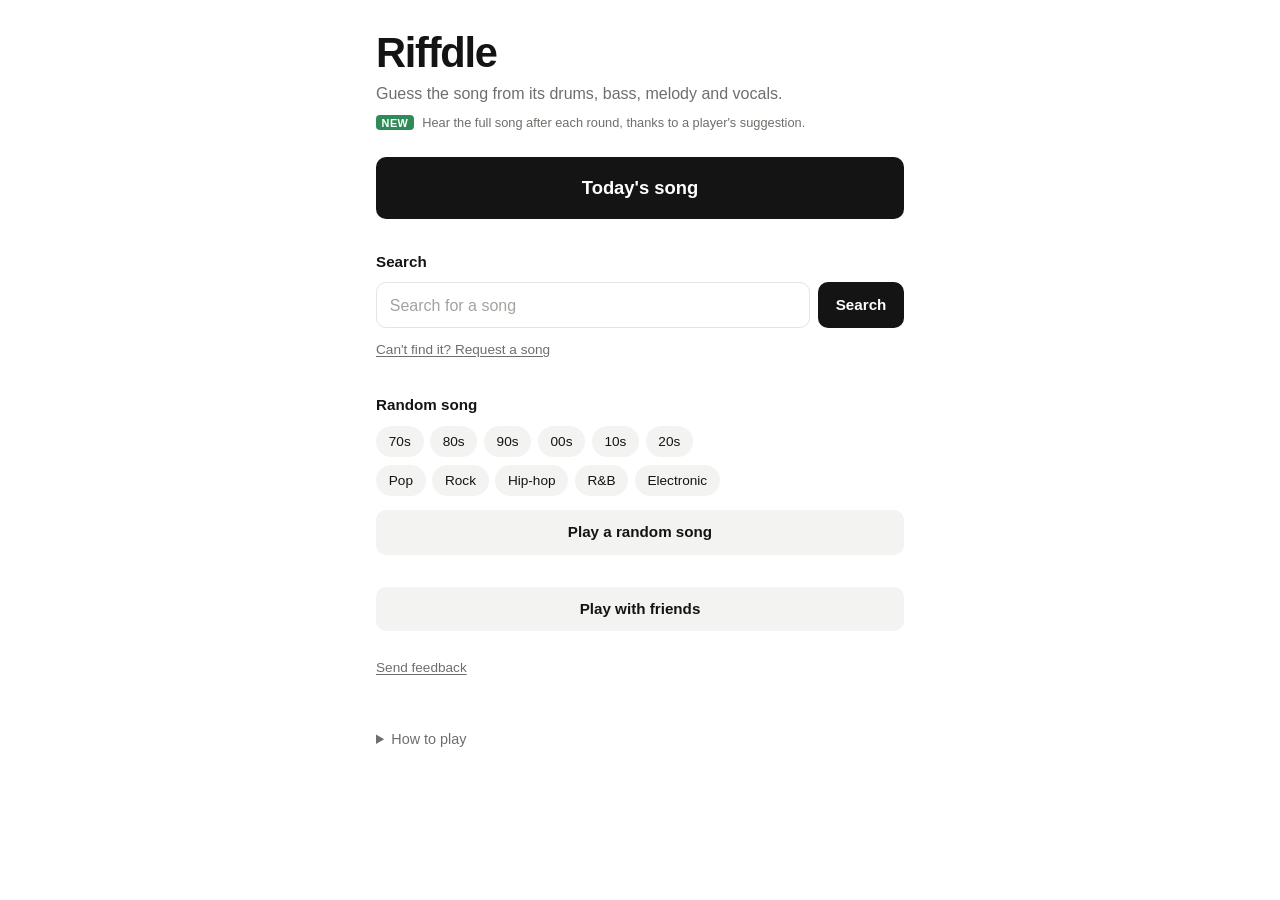
==== commit c69c737c: "Add a copyright takedown contact to the How to play section Co-Authored-By: Claude Opus 5.5 <noreply" ====
--- a/frontend/index.html
+++ b/frontend/index.html
@@ -129,6 +129,10 @@
           artist for bonus points.</p>
           <h3>Is Riffdle free?</h3>
           <p>Yes. It runs in your browser with no sign-up.</p>
+          <h3>Own the rights to a song here?</h3>
+          <p>Riffdle is a free, ad-free fan project. If you hold the rights to a song
+          and want it removed, use "Send feedback" with the song name and a way to reach
+          you, and it will be taken down promptly.</p>
         </div>
       </details>
     </div>
@@ -402,12 +406,8 @@
       <p class="answer-title" id="result-title"></p>
       <p class="answer-artist" id="result-artist"></p>
       <div id="result-listen" class="result-listen hidden">
-        <div class="listen-row">
-          <button id="btn-full-mix" class="btn-secondary">▶ Play full mix</button>
-          <button id="btn-youtube" class="btn-secondary">Full song on YouTube</button>
-        </div>
-        <div id="yt-embed" class="yt-embed hidden"></div>
-        <a id="yt-link" class="yt-link hidden" target="_blank" rel="noopener">Video won't play here? Open it on YouTube ↗</a>
+        <div id="yt-embed" class="yt-embed"></div>
+        <a id="yt-link" class="yt-link" target="_blank" rel="noopener">Video won't play here? Open it on YouTube ↗</a>
       </div>
       <p class="final-score"><strong id="result-score"></strong> points</p>
       <div id="result-grid" class="daily-grid hidden"></div>
--- a/frontend/style.css
+++ b/frontend/style.css
@@ -424,10 +424,8 @@
 .result-label:empty { display: none; }
 .answer-title { font-size: 2rem; font-weight: 800; letter-spacing: -0.02em; line-height: 1.15; margin-top: 1rem; }
 .answer-artist { font-size: 1.1rem; color: var(--muted); margin-top: 0.15rem; }
-.result-listen { margin-top: 1rem; }
-.listen-row { display: flex; gap: 0.5rem; flex-wrap: wrap; }
-.listen-row button { flex: 1; min-width: 9rem; }
-.yt-embed { margin-top: 0.75rem; aspect-ratio: 16 / 9; border-radius: var(--radius); overflow: hidden; background: var(--surface); }
+.result-listen { margin-top: 1rem; max-width: 560px; }
+.yt-embed { aspect-ratio: 16 / 9; border-radius: var(--radius); overflow: hidden; background: var(--surface); }
 .yt-embed iframe { width: 100%; height: 100%; border: 0; display: block; }
 .yt-link { display: inline-block; margin-top: 0.5rem; font-size: 0.85rem; color: var(--muted); }
 .yt-link:hover { color: var(--text); }
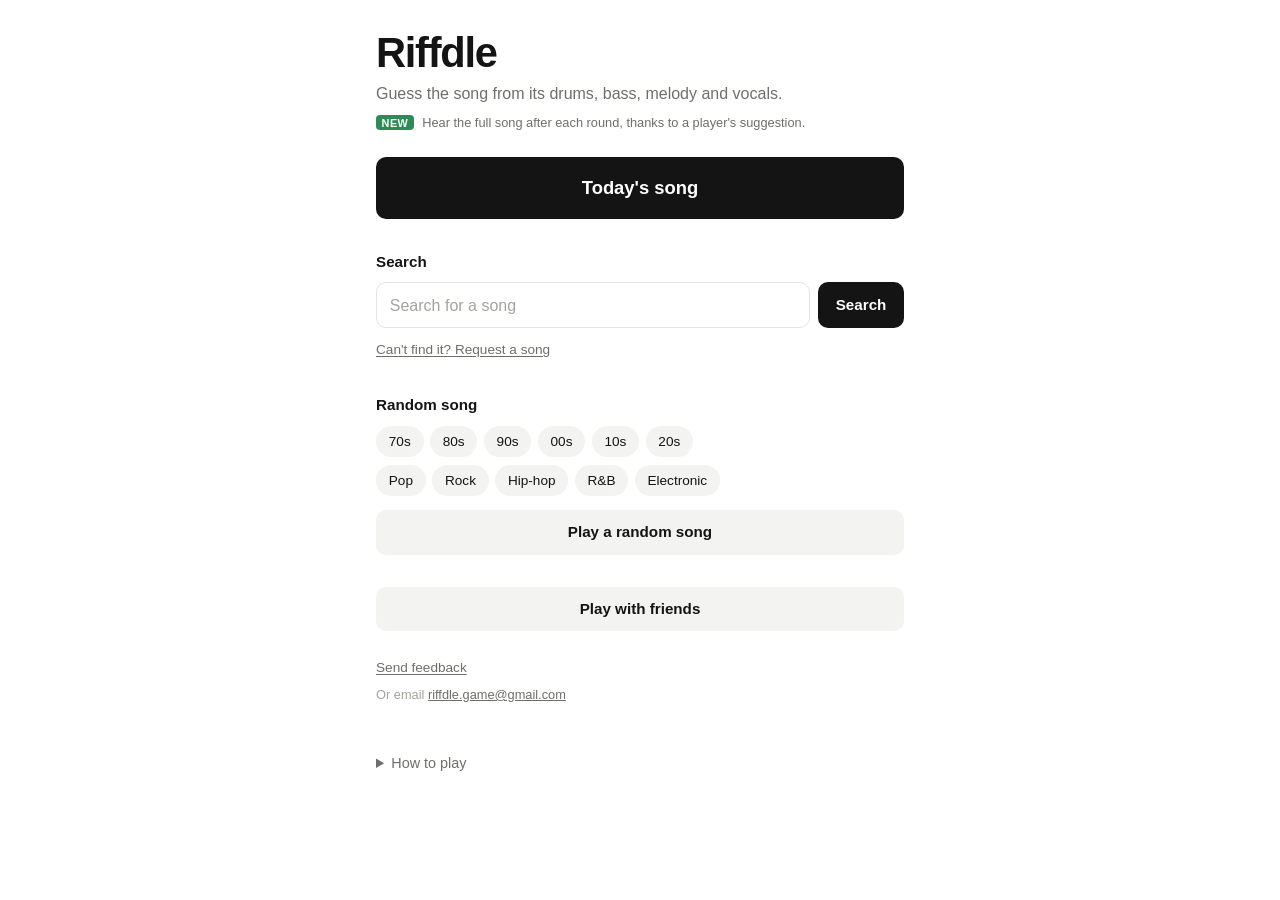
==== commit d29c5e04: "Show riffdle.game@gmail.com for copyright requests and feedback Co-Authored-By: Claude Opus 5.5 <nor" ====
--- a/frontend/index.html
+++ b/frontend/index.html
@@ -114,6 +114,7 @@
             <button id="btn-feedback-submit">Send</button>
           </div>
           <p id="feedback-msg" class="request-msg hidden"></p>
+          <p class="feedback-email">Or email <a href="mailto:riffdle.game@gmail.com">riffdle.game@gmail.com</a></p>
         </section>
       </main>
 
@@ -131,8 +132,8 @@
           <p>Yes. It runs in your browser with no sign-up.</p>
           <h3>Own the rights to a song here?</h3>
           <p>Riffdle is a free, ad-free fan project. If you hold the rights to a song
-          and want it removed, use "Send feedback" with the song name and a way to reach
-          you, and it will be taken down promptly.</p>
+          and want it removed, email <a href="mailto:riffdle.game@gmail.com">riffdle.game@gmail.com</a>
+          with the song name and it will be taken down promptly.</p>
         </div>
       </details>
     </div>
--- a/frontend/style.css
+++ b/frontend/style.css
@@ -191,6 +191,8 @@
 .request-msg.error { color: var(--bad); }
 
 .feedback-section { margin-top: 1.5rem; }
+.feedback-email { font-size: 0.8rem; color: var(--faint); margin-top: 0.3rem; }
+.feedback-email a, .site-about-body a { color: var(--muted); }
 .feedback-form { display: flex; flex-direction: column; align-items: flex-start; gap: 0.5rem; margin-top: 0.5rem; }
 .feedback-form textarea {
   font: inherit;
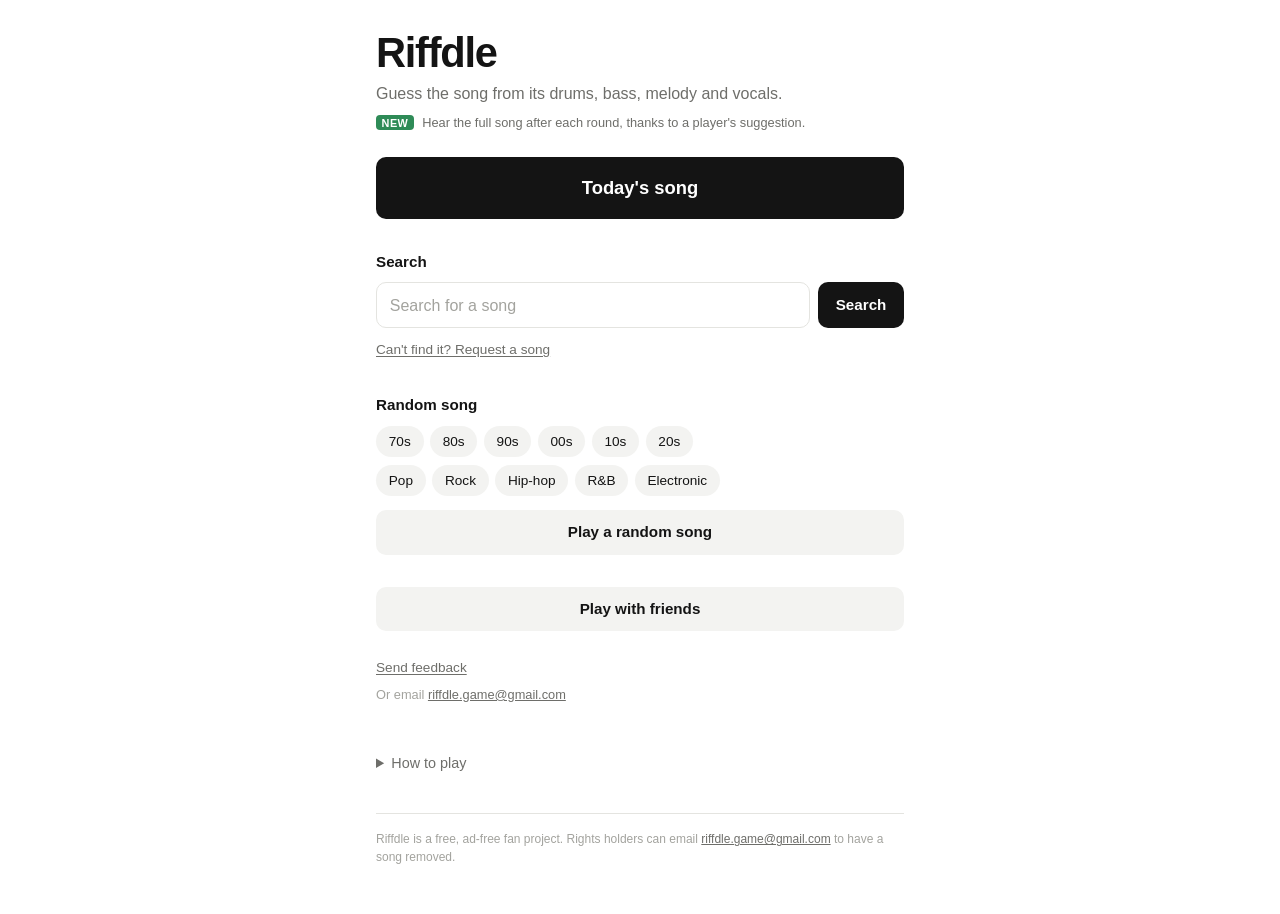
==== commit 2d315856: "Move the rights-holder note out of How to play into a small footer Co-Authored-By: Claude Opus 5.5 <" ====
--- a/frontend/index.html
+++ b/frontend/index.html
@@ -130,12 +130,13 @@
           artist for bonus points.</p>
           <h3>Is Riffdle free?</h3>
           <p>Yes. It runs in your browser with no sign-up.</p>
-          <h3>Own the rights to a song here?</h3>
-          <p>Riffdle is a free, ad-free fan project. If you hold the rights to a song
-          and want it removed, email <a href="mailto:riffdle.game@gmail.com">riffdle.game@gmail.com</a>
-          with the song name and it will be taken down promptly.</p>
         </div>
       </details>
+
+      <footer class="site-footer">
+        Riffdle is a free, ad-free fan project. Rights holders can email
+        <a href="mailto:riffdle.game@gmail.com">riffdle.game@gmail.com</a> to have a song removed.
+      </footer>
     </div>
   </div>
 
--- a/frontend/style.css
+++ b/frontend/style.css
@@ -213,6 +213,8 @@
 .site-about summary { cursor: pointer; }
 .site-about-body { margin-top: 0.8rem; }
 .site-about-body h3 { font-size: 0.9rem; color: var(--text); margin: 1rem 0 0.2rem; }
+.site-footer { margin-top: 2.5rem; padding-top: 1rem; border-top: 1px solid var(--line); font-size: 0.75rem; color: var(--faint); line-height: 1.5; }
+.site-footer a { color: var(--muted); }
 
 /* ── Page titles (multiplayer, lobby) ─────────────────────────── */
 .page > .btn-text:first-child { margin-bottom: 1rem; }
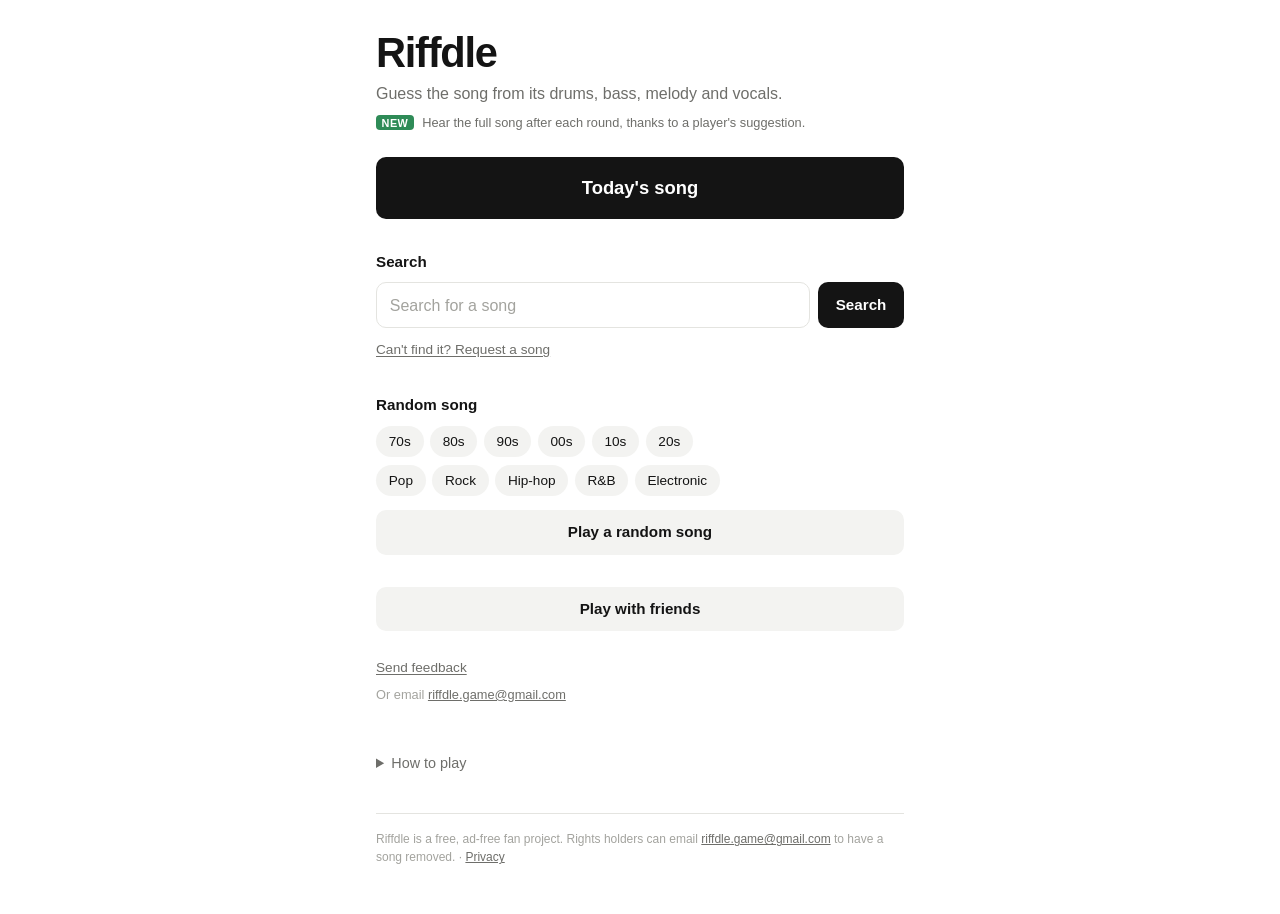
==== commit 7b6493fa: "Add privacy page and footer link Co-Authored-By: Claude Opus 5.5 <noreply@anthropic.com>" ====
--- a/frontend/index.html
+++ b/frontend/index.html
@@ -14,7 +14,7 @@
   <meta property="og:title" content="Riffdle — Guess the Song from Its Stems" />
   <meta property="og:description" content="A song split into drums, bass, melody, and vocals — guess it as the stems reveal one at a time. Play solo or with friends." />
   <meta property="og:url" content="https://riffdle.onrender.com/" />
-  <meta property="og:image" content="https://riffdle.onrender.com/og-image.png?v=2" />
+  <meta property="og:image" content="https://riffdle.onrender.com/og-image.png?v=3" />
   <meta property="og:image:width" content="1200" />
   <meta property="og:image:height" content="630" />
 
@@ -22,7 +22,7 @@
   <meta name="twitter:card" content="summary_large_image" />
   <meta name="twitter:title" content="Riffdle — Guess the Song from Its Stems" />
   <meta name="twitter:description" content="A song split into drums, bass, melody, and vocals — guess it as the stems reveal one at a time. Play solo or with friends." />
-  <meta name="twitter:image" content="https://riffdle.onrender.com/og-image.png?v=2" />
+  <meta name="twitter:image" content="https://riffdle.onrender.com/og-image.png?v=3" />
 
   <link rel="icon" href="/favicon.ico?v=2" sizes="32x32" />
   <link rel="icon" href="/favicon.svg?v=2" type="image/svg+xml" />
@@ -135,7 +135,7 @@
 
       <footer class="site-footer">
         Riffdle is a free, ad-free fan project. Rights holders can email
-        <a href="mailto:riffdle.game@gmail.com">riffdle.game@gmail.com</a> to have a song removed.
+        <a href="mailto:riffdle.game@gmail.com">riffdle.game@gmail.com</a> to have a song removed. · <a href="/privacy.html">Privacy</a>
       </footer>
     </div>
   </div>
